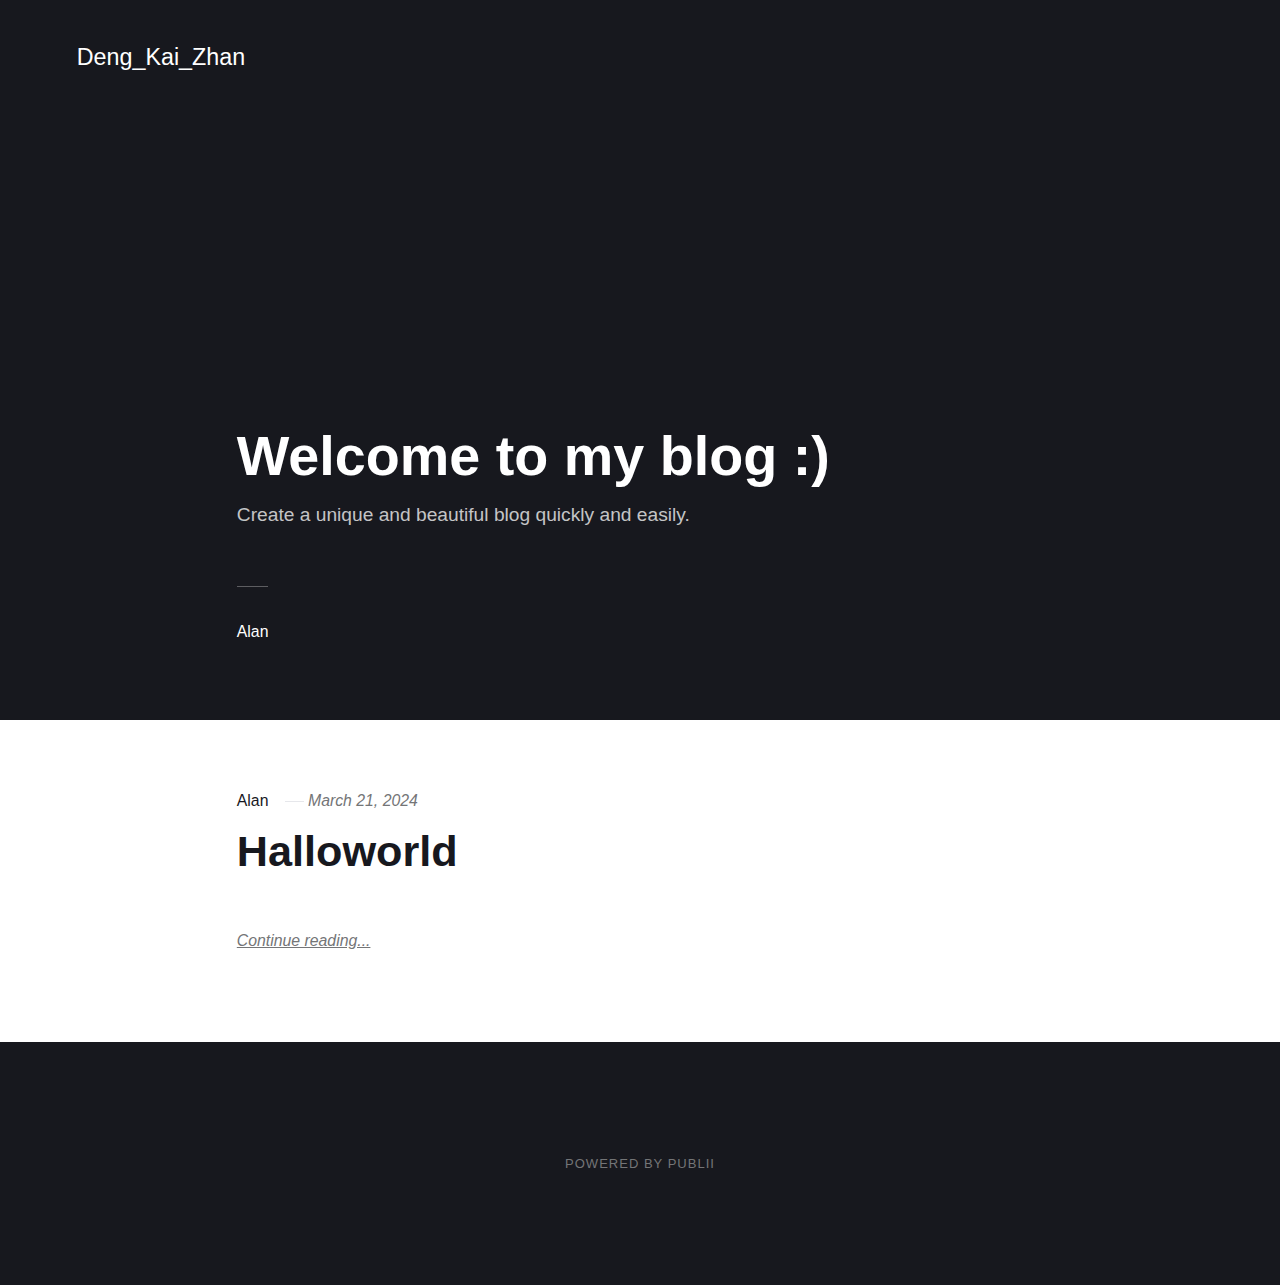
==== index.html @ 4ab02ff8 "Updated from Publii" ====
<!DOCTYPE html><html lang="en-gb"><head><meta charset="utf-8"><meta http-equiv="X-UA-Compatible" content="IE=edge"><meta name="viewport" content="width=device-width,initial-scale=1"><title>Deng_Kai_Zhan</title><meta name="generator" content="Publii Open-Source CMS for Static Site"><link rel="canonical" href="https://alancary.github.io/Web/"><link rel="alternate" type="application/atom+xml" href="https://alancary.github.io/Web/feed.xml"><link rel="alternate" type="application/json" href="https://alancary.github.io/Web/feed.json"><meta property="og:title" content="Deng_Kai_Zhan"><meta property="og:site_name" content="Deng_Kai_Zhan"><meta property="og:description" content=""><meta property="og:url" content="https://alancary.github.io/Web/"><meta property="og:type" content="website"><link rel="stylesheet" href="https://alancary.github.io/Web/assets/css/style.css?v=6fbb1e8931a5afe843374fd67c192c86"><script type="application/ld+json">{"@context":"http://schema.org","@type":"Organization","name":"Deng_Kai_Zhan","url":"https://alancary.github.io/Web/"}</script><noscript><style>img[loading] {
                    opacity: 1;
                }</style></noscript></head><body><div class="site-container"><header class="top" id="js-header"><a class="logo" href="https://alancary.github.io/Web/">Deng_Kai_Zhan</a></header><main><div class="hero"><header class="hero__content"><div class="wrapper"><h1>Welcome to my blog :)</h1><p>Create a unique and beautiful blog quickly and easily.</p><div class="post__meta post__meta--author"><a href="https://alancary.github.io/Web/authors/alan/" class="feed__author">Alan</a></div></div></header></div><div class="feed"><article class="feed__item"><header class="wrapper"><div class="feed__meta"><a href="https://alancary.github.io/Web/authors/alan/" class="feed__author">Alan</a> <time datetime="2024-03-21T16:06" class="feed__date">March 21, 2024</time></div><h2><a href="https://alancary.github.io/Web/halloworld.html">Halloworld</a></h2></header><div class="wrapper"><p></p><a href="https://alancary.github.io/Web/halloworld.html" class="readmore feed__readmore">Continue reading...</a></div></article></div></main><footer class="footer"><div class="footer__copyright">Powered by Publii</div><button onclick="backToTopFunction()" id="backToTop" class="footer__bttop" aria-label="Back to top" title="Back to top"><svg><use xlink:href="https://alancary.github.io/Web/assets/svg/svg-map.svg#toparrow"/></svg></button></footer></div><script defer="defer" src="https://alancary.github.io/Web/assets/js/scripts.min.js?v=f47c11534595205f20935f0db2a62a85"></script><script>window.publiiThemeMenuConfig={mobileMenuMode:'sidebar',animationSpeed:300,submenuWidth: 'auto',doubleClickTime:500,mobileMenuExpandableSubmenus:true,relatedContainerForOverlayMenuSelector:'.top'};</script><script>var images = document.querySelectorAll('img[loading]');
        for (var i = 0; i < images.length; i++) {
            if (images[i].complete) {
                images[i].classList.add('is-loaded');
            } else {
                images[i].addEventListener('load', function () {
                    this.classList.add('is-loaded');
                }, false);
            }
        }</script></body></html>
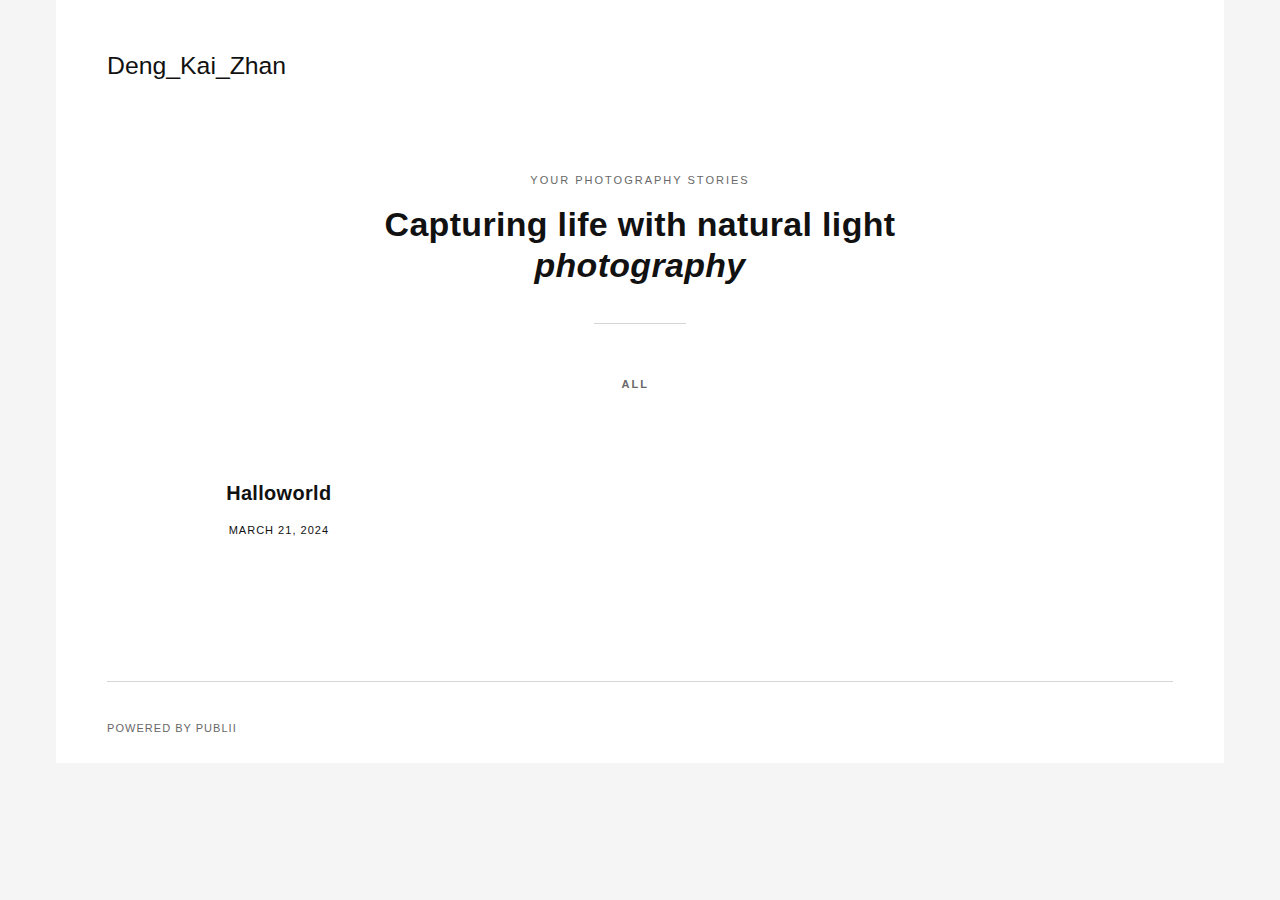
==== commit 7a3d14cc: "Updated from Publii" ====
--- a/index.html
+++ b/index.html
@@ -1,12 +1,3 @@
-<!DOCTYPE html><html lang="en-gb"><head><meta charset="utf-8"><meta http-equiv="X-UA-Compatible" content="IE=edge"><meta name="viewport" content="width=device-width,initial-scale=1"><title>Deng_Kai_Zhan</title><meta name="generator" content="Publii Open-Source CMS for Static Site"><link rel="canonical" href="https://alancary.github.io/Web/"><link rel="alternate" type="application/atom+xml" href="https://alancary.github.io/Web/feed.xml"><link rel="alternate" type="application/json" href="https://alancary.github.io/Web/feed.json"><meta property="og:title" content="Deng_Kai_Zhan"><meta property="og:site_name" content="Deng_Kai_Zhan"><meta property="og:description" content=""><meta property="og:url" content="https://alancary.github.io/Web/"><meta property="og:type" content="website"><link rel="stylesheet" href="https://alancary.github.io/Web/assets/css/style.css?v=6fbb1e8931a5afe843374fd67c192c86"><script type="application/ld+json">{"@context":"http://schema.org","@type":"Organization","name":"Deng_Kai_Zhan","url":"https://alancary.github.io/Web/"}</script><noscript><style>img[loading] {
-                    opacity: 1;
-                }</style></noscript></head><body><div class="site-container"><header class="top" id="js-header"><a class="logo" href="https://alancary.github.io/Web/">Deng_Kai_Zhan</a></header><main><div class="hero"><header class="hero__content"><div class="wrapper"><h1>Welcome to my blog :)</h1><p>Create a unique and beautiful blog quickly and easily.</p><div class="post__meta post__meta--author"><a href="https://alancary.github.io/Web/authors/alan/" class="feed__author">Alan</a></div></div></header></div><div class="feed"><article class="feed__item"><header class="wrapper"><div class="feed__meta"><a href="https://alancary.github.io/Web/authors/alan/" class="feed__author">Alan</a> <time datetime="2024-03-21T16:06" class="feed__date">March 21, 2024</time></div><h2><a href="https://alancary.github.io/Web/halloworld.html">Halloworld</a></h2></header><div class="wrapper"><p></p><a href="https://alancary.github.io/Web/halloworld.html" class="readmore feed__readmore">Continue reading...</a></div></article></div></main><footer class="footer"><div class="footer__copyright">Powered by Publii</div><button onclick="backToTopFunction()" id="backToTop" class="footer__bttop" aria-label="Back to top" title="Back to top"><svg><use xlink:href="https://alancary.github.io/Web/assets/svg/svg-map.svg#toparrow"/></svg></button></footer></div><script defer="defer" src="https://alancary.github.io/Web/assets/js/scripts.min.js?v=f47c11534595205f20935f0db2a62a85"></script><script>window.publiiThemeMenuConfig={mobileMenuMode:'sidebar',animationSpeed:300,submenuWidth: 'auto',doubleClickTime:500,mobileMenuExpandableSubmenus:true,relatedContainerForOverlayMenuSelector:'.top'};</script><script>var images = document.querySelectorAll('img[loading]');
-        for (var i = 0; i < images.length; i++) {
-            if (images[i].complete) {
-                images[i].classList.add('is-loaded');
-            } else {
-                images[i].addEventListener('load', function () {
-                    this.classList.add('is-loaded');
-                }, false);
-            }
-        }</script></body></html>+<!DOCTYPE html><html lang="en-gb"><head><meta charset="utf-8"><meta http-equiv="X-UA-Compatible" content="IE=edge"><meta name="viewport" content="width=device-width,initial-scale=1"><title>Deng_Kai_Zhan</title><meta name="generator" content="Publii Open-Source CMS for Static Site"><link rel="canonical" href="https://alancary.github.io/Web/"><link rel="alternate" type="application/atom+xml" href="https://alancary.github.io/Web/feed.xml"><link rel="alternate" type="application/json" href="https://alancary.github.io/Web/feed.json"><meta property="og:title" content="Deng_Kai_Zhan"><meta property="og:site_name" content="Deng_Kai_Zhan"><meta property="og:description" content=""><meta property="og:url" content="https://alancary.github.io/Web/"><meta property="og:type" content="website"><link rel="stylesheet" href="https://alancary.github.io/Web/assets/css/style.css?v=b8bfd820c8830ed325b7e034d84b970d"><script type="application/ld+json">{"@context":"http://schema.org","@type":"Organization","name":"Deng_Kai_Zhan","url":"https://alancary.github.io/Web/"}</script><noscript><style>img[loading] {
+                    opacity: 1;
+                }</style></noscript></head><body><div class="container"><header class="header" id="js-header"><a href="https://alancary.github.io/Web/" class="logo">Deng_Kai_Zhan</a></header><main><div class="hero wrapper"><p>Your photography stories</p><h1>Capturing life with natural light <i>photography</i></h1></div><nav class="filter"><ul class="filter__button-group"><li><button class="filter__item is-active" data-filter="*">All</button></li></ul></nav><div class="l-col l-col--3"><section class="c-card"><a href="https://alancary.github.io/Web/halloworld.html" class="c-card__link"><div class="c-card__body"><div class="c-card__text"><h2>Halloworld</h2><time datetime="2024-03-21T16:06">March 21, 2024</time></div></div></a></section></div></main><footer class="footer"><div class="footer__copyright">Powered by Publii</div></footer></div><script defer="defer" src="https://alancary.github.io/Web/assets/js/scripts.min.js?v=620157e86bfc246cfef480b1b4aadb48"></script><script>window.publiiThemeMenuConfig={mobileMenuMode:'sidebar',animationSpeed:300,submenuWidth: 'auto',doubleClickTime:500,mobileMenuExpandableSubmenus:true,relatedContainerForOverlayMenuSelector:'.navbar'};</script><script defer="defer" src="https://alancary.github.io/Web/assets/js/isotope.pkgd.min.js?v=2afcff647ed260006faa71c8e779e8d4"></script><script>window.addEventListener("DOMContentLoaded",function(){var j=new Isotope(".l-col",{itemSelector:".c-card",percentPosition:true,layoutMode:"masonry",transitionDuration:"0.6s",masonry:{columnWidth:".c-card"}});var g=document.querySelector(".filter__button-group");if(g){g.addEventListener("click",function(i){if(!matchesSelector(i.target,"button")){return}var k=i.target.getAttribute("data-filter");k=k;j.arrange({filter:k})});var b=document.querySelectorAll(".filter__button-group");for(var c=0,e=b.length;c<e;c++){var d=b[c];h(d)}function h(i){i.addEventListener("click",function(k){if(!matchesSelector(k.target,"button")){return}i.querySelector(".is-active").classList.remove("is-active");k.target.classList.add("is-active")})}}var a=document.querySelector(".l-col");var f=document.querySelectorAll(".c-card");a.classList.add("is-visible");j.revealItemElements(f)});</script><script>/*<![CDATA[*/var images=document.querySelectorAll("img[loading]");for(var i=0;i<images.length;i++){if(images[i].complete){images[i].classList.add("is-loaded")}else{images[i].addEventListener("load",function(){this.classList.add("is-loaded")},false)}};/*]]>*/</script></body></html>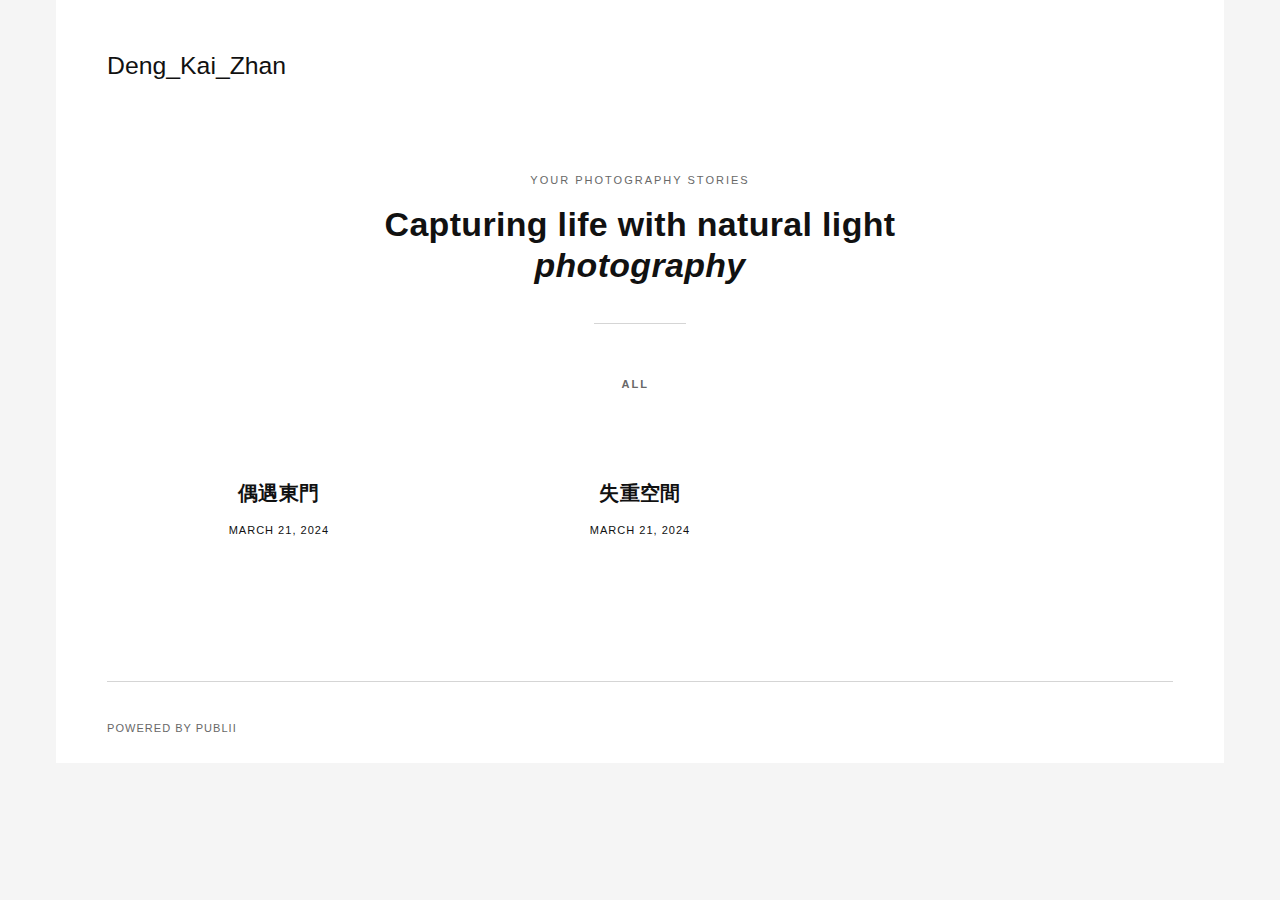
==== commit de71b786: "Updated from Publii" ====
--- a/index.html
+++ b/index.html
@@ -1,3 +1,3 @@
 <!DOCTYPE html><html lang="en-gb"><head><meta charset="utf-8"><meta http-equiv="X-UA-Compatible" content="IE=edge"><meta name="viewport" content="width=device-width,initial-scale=1"><title>Deng_Kai_Zhan</title><meta name="generator" content="Publii Open-Source CMS for Static Site"><link rel="canonical" href="https://alancary.github.io/Web/"><link rel="alternate" type="application/atom+xml" href="https://alancary.github.io/Web/feed.xml"><link rel="alternate" type="application/json" href="https://alancary.github.io/Web/feed.json"><meta property="og:title" content="Deng_Kai_Zhan"><meta property="og:site_name" content="Deng_Kai_Zhan"><meta property="og:description" content=""><meta property="og:url" content="https://alancary.github.io/Web/"><meta property="og:type" content="website"><link rel="stylesheet" href="https://alancary.github.io/Web/assets/css/style.css?v=b8bfd820c8830ed325b7e034d84b970d"><script type="application/ld+json">{"@context":"http://schema.org","@type":"Organization","name":"Deng_Kai_Zhan","url":"https://alancary.github.io/Web/"}</script><noscript><style>img[loading] {
                     opacity: 1;
-                }</style></noscript></head><body><div class="container"><header class="header" id="js-header"><a href="https://alancary.github.io/Web/" class="logo">Deng_Kai_Zhan</a></header><main><div class="hero wrapper"><p>Your photography stories</p><h1>Capturing life with natural light <i>photography</i></h1></div><nav class="filter"><ul class="filter__button-group"><li><button class="filter__item is-active" data-filter="*">All</button></li></ul></nav><div class="l-col l-col--3"><section class="c-card"><a href="https://alancary.github.io/Web/halloworld.html" class="c-card__link"><div class="c-card__body"><div class="c-card__text"><h2>Halloworld</h2><time datetime="2024-03-21T16:06">March 21, 2024</time></div></div></a></section></div></main><footer class="footer"><div class="footer__copyright">Powered by Publii</div></footer></div><script defer="defer" src="https://alancary.github.io/Web/assets/js/scripts.min.js?v=620157e86bfc246cfef480b1b4aadb48"></script><script>window.publiiThemeMenuConfig={mobileMenuMode:'sidebar',animationSpeed:300,submenuWidth: 'auto',doubleClickTime:500,mobileMenuExpandableSubmenus:true,relatedContainerForOverlayMenuSelector:'.navbar'};</script><script defer="defer" src="https://alancary.github.io/Web/assets/js/isotope.pkgd.min.js?v=2afcff647ed260006faa71c8e779e8d4"></script><script>window.addEventListener("DOMContentLoaded",function(){var j=new Isotope(".l-col",{itemSelector:".c-card",percentPosition:true,layoutMode:"masonry",transitionDuration:"0.6s",masonry:{columnWidth:".c-card"}});var g=document.querySelector(".filter__button-group");if(g){g.addEventListener("click",function(i){if(!matchesSelector(i.target,"button")){return}var k=i.target.getAttribute("data-filter");k=k;j.arrange({filter:k})});var b=document.querySelectorAll(".filter__button-group");for(var c=0,e=b.length;c<e;c++){var d=b[c];h(d)}function h(i){i.addEventListener("click",function(k){if(!matchesSelector(k.target,"button")){return}i.querySelector(".is-active").classList.remove("is-active");k.target.classList.add("is-active")})}}var a=document.querySelector(".l-col");var f=document.querySelectorAll(".c-card");a.classList.add("is-visible");j.revealItemElements(f)});</script><script>/*<![CDATA[*/var images=document.querySelectorAll("img[loading]");for(var i=0;i<images.length;i++){if(images[i].complete){images[i].classList.add("is-loaded")}else{images[i].addEventListener("load",function(){this.classList.add("is-loaded")},false)}};/*]]>*/</script></body></html>+                }</style></noscript></head><body><div class="container"><header class="header" id="js-header"><a href="https://alancary.github.io/Web/" class="logo">Deng_Kai_Zhan</a></header><main><div class="hero wrapper"><p>Your photography stories</p><h1>Capturing life with natural light <i>photography</i></h1></div><nav class="filter"><ul class="filter__button-group"><li><button class="filter__item is-active" data-filter="*">All</button></li></ul></nav><div class="l-col l-col--3"><section class="c-card"><a href="https://alancary.github.io/Web/ou-yu-dong-men.html" class="c-card__link"><div class="c-card__body"><div class="c-card__text"><h2>偶遇東門</h2><time datetime="2024-03-21T16:44">March 21, 2024</time></div></div></a></section><section class="c-card"><a href="https://alancary.github.io/Web/halloworld.html" class="c-card__link"><div class="c-card__body"><div class="c-card__text"><h2>失重空間</h2><time datetime="2024-03-21T16:06">March 21, 2024</time></div></div></a></section></div></main><footer class="footer"><div class="footer__copyright">Powered by Publii</div></footer></div><script defer="defer" src="https://alancary.github.io/Web/assets/js/scripts.min.js?v=620157e86bfc246cfef480b1b4aadb48"></script><script>window.publiiThemeMenuConfig={mobileMenuMode:'sidebar',animationSpeed:300,submenuWidth: 'auto',doubleClickTime:500,mobileMenuExpandableSubmenus:true,relatedContainerForOverlayMenuSelector:'.navbar'};</script><script defer="defer" src="https://alancary.github.io/Web/assets/js/isotope.pkgd.min.js?v=2afcff647ed260006faa71c8e779e8d4"></script><script>window.addEventListener("DOMContentLoaded",function(){var j=new Isotope(".l-col",{itemSelector:".c-card",percentPosition:true,layoutMode:"masonry",transitionDuration:"0.6s",masonry:{columnWidth:".c-card"}});var g=document.querySelector(".filter__button-group");if(g){g.addEventListener("click",function(i){if(!matchesSelector(i.target,"button")){return}var k=i.target.getAttribute("data-filter");k=k;j.arrange({filter:k})});var b=document.querySelectorAll(".filter__button-group");for(var c=0,e=b.length;c<e;c++){var d=b[c];h(d)}function h(i){i.addEventListener("click",function(k){if(!matchesSelector(k.target,"button")){return}i.querySelector(".is-active").classList.remove("is-active");k.target.classList.add("is-active")})}}var a=document.querySelector(".l-col");var f=document.querySelectorAll(".c-card");a.classList.add("is-visible");j.revealItemElements(f)});</script><script>/*<![CDATA[*/var images=document.querySelectorAll("img[loading]");for(var i=0;i<images.length;i++){if(images[i].complete){images[i].classList.add("is-loaded")}else{images[i].addEventListener("load",function(){this.classList.add("is-loaded")},false)}};/*]]>*/</script></body></html>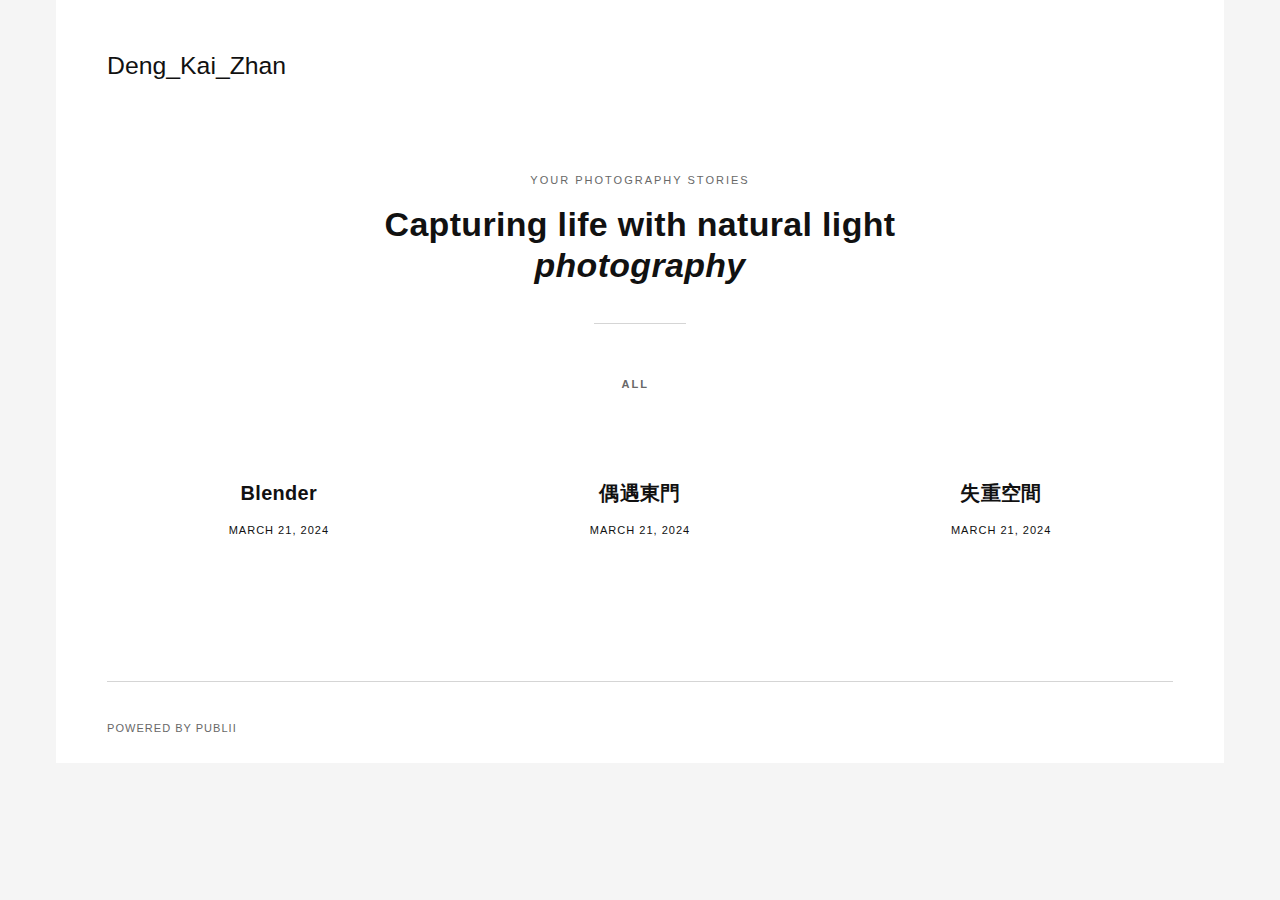
==== commit 5157f14b: "Updated from Publii" ====
--- a/index.html
+++ b/index.html
@@ -1,3 +1,3 @@
 <!DOCTYPE html><html lang="en-gb"><head><meta charset="utf-8"><meta http-equiv="X-UA-Compatible" content="IE=edge"><meta name="viewport" content="width=device-width,initial-scale=1"><title>Deng_Kai_Zhan</title><meta name="generator" content="Publii Open-Source CMS for Static Site"><link rel="canonical" href="https://alancary.github.io/Web/"><link rel="alternate" type="application/atom+xml" href="https://alancary.github.io/Web/feed.xml"><link rel="alternate" type="application/json" href="https://alancary.github.io/Web/feed.json"><meta property="og:title" content="Deng_Kai_Zhan"><meta property="og:site_name" content="Deng_Kai_Zhan"><meta property="og:description" content=""><meta property="og:url" content="https://alancary.github.io/Web/"><meta property="og:type" content="website"><link rel="stylesheet" href="https://alancary.github.io/Web/assets/css/style.css?v=b8bfd820c8830ed325b7e034d84b970d"><script type="application/ld+json">{"@context":"http://schema.org","@type":"Organization","name":"Deng_Kai_Zhan","url":"https://alancary.github.io/Web/"}</script><noscript><style>img[loading] {
                     opacity: 1;
-                }</style></noscript></head><body><div class="container"><header class="header" id="js-header"><a href="https://alancary.github.io/Web/" class="logo">Deng_Kai_Zhan</a></header><main><div class="hero wrapper"><p>Your photography stories</p><h1>Capturing life with natural light <i>photography</i></h1></div><nav class="filter"><ul class="filter__button-group"><li><button class="filter__item is-active" data-filter="*">All</button></li></ul></nav><div class="l-col l-col--3"><section class="c-card"><a href="https://alancary.github.io/Web/ou-yu-dong-men.html" class="c-card__link"><div class="c-card__body"><div class="c-card__text"><h2>偶遇東門</h2><time datetime="2024-03-21T16:44">March 21, 2024</time></div></div></a></section><section class="c-card"><a href="https://alancary.github.io/Web/halloworld.html" class="c-card__link"><div class="c-card__body"><div class="c-card__text"><h2>失重空間</h2><time datetime="2024-03-21T16:06">March 21, 2024</time></div></div></a></section></div></main><footer class="footer"><div class="footer__copyright">Powered by Publii</div></footer></div><script defer="defer" src="https://alancary.github.io/Web/assets/js/scripts.min.js?v=620157e86bfc246cfef480b1b4aadb48"></script><script>window.publiiThemeMenuConfig={mobileMenuMode:'sidebar',animationSpeed:300,submenuWidth: 'auto',doubleClickTime:500,mobileMenuExpandableSubmenus:true,relatedContainerForOverlayMenuSelector:'.navbar'};</script><script defer="defer" src="https://alancary.github.io/Web/assets/js/isotope.pkgd.min.js?v=2afcff647ed260006faa71c8e779e8d4"></script><script>window.addEventListener("DOMContentLoaded",function(){var j=new Isotope(".l-col",{itemSelector:".c-card",percentPosition:true,layoutMode:"masonry",transitionDuration:"0.6s",masonry:{columnWidth:".c-card"}});var g=document.querySelector(".filter__button-group");if(g){g.addEventListener("click",function(i){if(!matchesSelector(i.target,"button")){return}var k=i.target.getAttribute("data-filter");k=k;j.arrange({filter:k})});var b=document.querySelectorAll(".filter__button-group");for(var c=0,e=b.length;c<e;c++){var d=b[c];h(d)}function h(i){i.addEventListener("click",function(k){if(!matchesSelector(k.target,"button")){return}i.querySelector(".is-active").classList.remove("is-active");k.target.classList.add("is-active")})}}var a=document.querySelector(".l-col");var f=document.querySelectorAll(".c-card");a.classList.add("is-visible");j.revealItemElements(f)});</script><script>/*<![CDATA[*/var images=document.querySelectorAll("img[loading]");for(var i=0;i<images.length;i++){if(images[i].complete){images[i].classList.add("is-loaded")}else{images[i].addEventListener("load",function(){this.classList.add("is-loaded")},false)}};/*]]>*/</script></body></html>+                }</style></noscript></head><body><div class="container"><header class="header" id="js-header"><a href="https://alancary.github.io/Web/" class="logo">Deng_Kai_Zhan</a></header><main><div class="hero wrapper"><p>Your photography stories</p><h1>Capturing life with natural light <i>photography</i></h1></div><nav class="filter"><ul class="filter__button-group"><li><button class="filter__item is-active" data-filter="*">All</button></li></ul></nav><div class="l-col l-col--3"><section class="c-card"><a href="https://alancary.github.io/Web/blender.html" class="c-card__link"><div class="c-card__body"><div class="c-card__text"><h2>Blender</h2><time datetime="2024-03-21T16:52">March 21, 2024</time></div></div></a></section><section class="c-card"><a href="https://alancary.github.io/Web/ou-yu-dong-men.html" class="c-card__link"><div class="c-card__body"><div class="c-card__text"><h2>偶遇東門</h2><time datetime="2024-03-21T16:44">March 21, 2024</time></div></div></a></section><section class="c-card"><a href="https://alancary.github.io/Web/halloworld.html" class="c-card__link"><div class="c-card__body"><div class="c-card__text"><h2>失重空間</h2><time datetime="2024-03-21T16:06">March 21, 2024</time></div></div></a></section></div></main><footer class="footer"><div class="footer__copyright">Powered by Publii</div></footer></div><script defer="defer" src="https://alancary.github.io/Web/assets/js/scripts.min.js?v=620157e86bfc246cfef480b1b4aadb48"></script><script>window.publiiThemeMenuConfig={mobileMenuMode:'sidebar',animationSpeed:300,submenuWidth: 'auto',doubleClickTime:500,mobileMenuExpandableSubmenus:true,relatedContainerForOverlayMenuSelector:'.navbar'};</script><script defer="defer" src="https://alancary.github.io/Web/assets/js/isotope.pkgd.min.js?v=2afcff647ed260006faa71c8e779e8d4"></script><script>window.addEventListener("DOMContentLoaded",function(){var j=new Isotope(".l-col",{itemSelector:".c-card",percentPosition:true,layoutMode:"masonry",transitionDuration:"0.6s",masonry:{columnWidth:".c-card"}});var g=document.querySelector(".filter__button-group");if(g){g.addEventListener("click",function(i){if(!matchesSelector(i.target,"button")){return}var k=i.target.getAttribute("data-filter");k=k;j.arrange({filter:k})});var b=document.querySelectorAll(".filter__button-group");for(var c=0,e=b.length;c<e;c++){var d=b[c];h(d)}function h(i){i.addEventListener("click",function(k){if(!matchesSelector(k.target,"button")){return}i.querySelector(".is-active").classList.remove("is-active");k.target.classList.add("is-active")})}}var a=document.querySelector(".l-col");var f=document.querySelectorAll(".c-card");a.classList.add("is-visible");j.revealItemElements(f)});</script><script>/*<![CDATA[*/var images=document.querySelectorAll("img[loading]");for(var i=0;i<images.length;i++){if(images[i].complete){images[i].classList.add("is-loaded")}else{images[i].addEventListener("load",function(){this.classList.add("is-loaded")},false)}};/*]]>*/</script></body></html>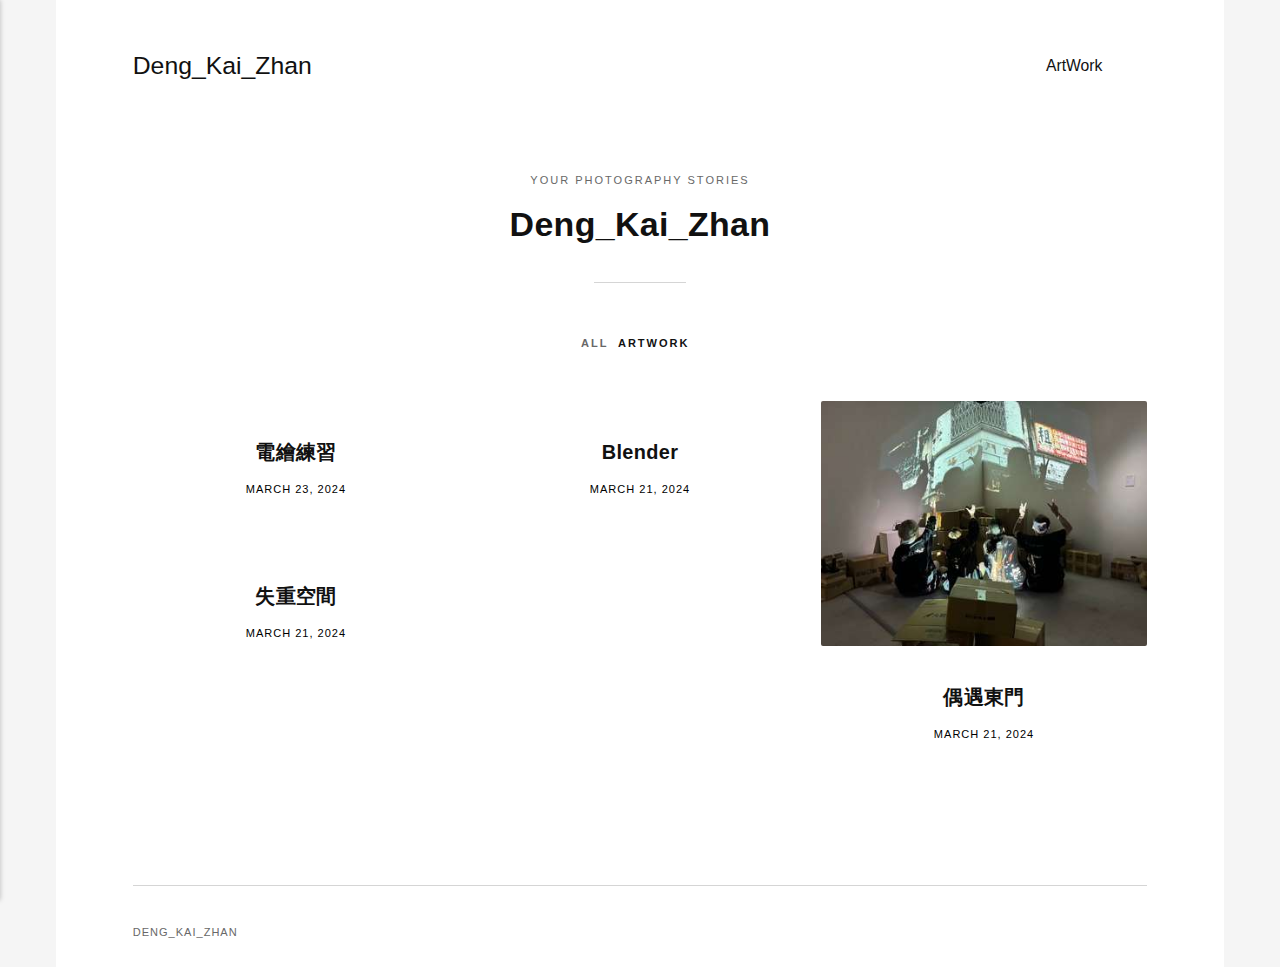
==== commit f82c2133: "Updated from Publii" ====
--- a/index.html
+++ b/index.html
@@ -1,3 +1,3 @@
-<!DOCTYPE html><html lang="en-gb"><head><meta charset="utf-8"><meta http-equiv="X-UA-Compatible" content="IE=edge"><meta name="viewport" content="width=device-width,initial-scale=1"><title>Deng_Kai_Zhan</title><meta name="generator" content="Publii Open-Source CMS for Static Site"><link rel="canonical" href="https://alancary.github.io/Web/"><link rel="alternate" type="application/atom+xml" href="https://alancary.github.io/Web/feed.xml"><link rel="alternate" type="application/json" href="https://alancary.github.io/Web/feed.json"><meta property="og:title" content="Deng_Kai_Zhan"><meta property="og:site_name" content="Deng_Kai_Zhan"><meta property="og:description" content=""><meta property="og:url" content="https://alancary.github.io/Web/"><meta property="og:type" content="website"><link rel="stylesheet" href="https://alancary.github.io/Web/assets/css/style.css?v=b8bfd820c8830ed325b7e034d84b970d"><script type="application/ld+json">{"@context":"http://schema.org","@type":"Organization","name":"Deng_Kai_Zhan","url":"https://alancary.github.io/Web/"}</script><noscript><style>img[loading] {
+<!DOCTYPE html><html lang="en-gb"><head><meta charset="utf-8"><meta http-equiv="X-UA-Compatible" content="IE=edge"><meta name="viewport" content="width=device-width,initial-scale=1"><title>Deng_Kai_Zhan</title><meta name="generator" content="Publii Open-Source CMS for Static Site"><link rel="canonical" href="https://alancary.github.io/Web/"><link rel="alternate" type="application/atom+xml" href="https://alancary.github.io/Web/feed.xml"><link rel="alternate" type="application/json" href="https://alancary.github.io/Web/feed.json"><meta property="og:title" content="Deng_Kai_Zhan"><meta property="og:site_name" content="Deng_Kai_Zhan"><meta property="og:description" content=""><meta property="og:url" content="https://alancary.github.io/Web/"><meta property="og:type" content="website"><link rel="stylesheet" href="https://alancary.github.io/Web/assets/css/style.css?v=d67894857419090f5dd4a189cb42baf4"><script type="application/ld+json">{"@context":"http://schema.org","@type":"Organization","name":"Deng_Kai_Zhan","url":"https://alancary.github.io/Web/"}</script><noscript><style>img[loading] {
                     opacity: 1;
-                }</style></noscript></head><body><div class="container"><header class="header" id="js-header"><a href="https://alancary.github.io/Web/" class="logo">Deng_Kai_Zhan</a></header><main><div class="hero wrapper"><p>Your photography stories</p><h1>Capturing life with natural light <i>photography</i></h1></div><nav class="filter"><ul class="filter__button-group"><li><button class="filter__item is-active" data-filter="*">All</button></li></ul></nav><div class="l-col l-col--3"><section class="c-card"><a href="https://alancary.github.io/Web/blender.html" class="c-card__link"><div class="c-card__body"><div class="c-card__text"><h2>Blender</h2><time datetime="2024-03-21T16:52">March 21, 2024</time></div></div></a></section><section class="c-card"><a href="https://alancary.github.io/Web/ou-yu-dong-men.html" class="c-card__link"><div class="c-card__body"><div class="c-card__text"><h2>偶遇東門</h2><time datetime="2024-03-21T16:44">March 21, 2024</time></div></div></a></section><section class="c-card"><a href="https://alancary.github.io/Web/halloworld.html" class="c-card__link"><div class="c-card__body"><div class="c-card__text"><h2>失重空間</h2><time datetime="2024-03-21T16:06">March 21, 2024</time></div></div></a></section></div></main><footer class="footer"><div class="footer__copyright">Powered by Publii</div></footer></div><script defer="defer" src="https://alancary.github.io/Web/assets/js/scripts.min.js?v=620157e86bfc246cfef480b1b4aadb48"></script><script>window.publiiThemeMenuConfig={mobileMenuMode:'sidebar',animationSpeed:300,submenuWidth: 'auto',doubleClickTime:500,mobileMenuExpandableSubmenus:true,relatedContainerForOverlayMenuSelector:'.navbar'};</script><script defer="defer" src="https://alancary.github.io/Web/assets/js/isotope.pkgd.min.js?v=2afcff647ed260006faa71c8e779e8d4"></script><script>window.addEventListener("DOMContentLoaded",function(){var j=new Isotope(".l-col",{itemSelector:".c-card",percentPosition:true,layoutMode:"masonry",transitionDuration:"0.6s",masonry:{columnWidth:".c-card"}});var g=document.querySelector(".filter__button-group");if(g){g.addEventListener("click",function(i){if(!matchesSelector(i.target,"button")){return}var k=i.target.getAttribute("data-filter");k=k;j.arrange({filter:k})});var b=document.querySelectorAll(".filter__button-group");for(var c=0,e=b.length;c<e;c++){var d=b[c];h(d)}function h(i){i.addEventListener("click",function(k){if(!matchesSelector(k.target,"button")){return}i.querySelector(".is-active").classList.remove("is-active");k.target.classList.add("is-active")})}}var a=document.querySelector(".l-col");var f=document.querySelectorAll(".c-card");a.classList.add("is-visible");j.revealItemElements(f)});</script><script>/*<![CDATA[*/var images=document.querySelectorAll("img[loading]");for(var i=0;i<images.length;i++){if(images[i].complete){images[i].classList.add("is-loaded")}else{images[i].addEventListener("load",function(){this.classList.add("is-loaded")},false)}};/*]]>*/</script></body></html>+                }</style></noscript></head><body><div class="container"><header class="header" id="js-header"><a href="https://alancary.github.io/Web/" class="logo">Deng_Kai_Zhan</a><nav class="navbar js-navbar"><button class="navbar__toggle js-toggle" aria-label="Menu"><span class="navbar__toggle-box"><span class="navbar__toggle-inner">Menu</span></span></button><ul class="navbar__menu"><li><a href="https://alancary.github.io/Web/tags/artwork/" target="_self">ArtWork</a></li></ul></nav><div class="search"><div class="search__overlay js-search-overlay"></div><button class="search__btn js-search-btn" aria-label="Search"><svg role="presentation" focusable="false" height="15" width="15"><use xlink:href="https://alancary.github.io/Web/assets/svg/svg-map.svg#search"/></svg></button></div></header><main><div class="hero wrapper"><p>Your photography stories</p><h1>Deng_Kai_Zhan</h1></div><nav class="filter"><ul class="filter__button-group"><li><button class="filter__item is-active" data-filter="*">All</button></li><li><button class="filter__item" data-filter=".artwork">artwork</button></li></ul></nav><div class="l-col l-col--3"><section class="c-card"><a href="https://alancary.github.io/Web/dian-hui.html" class="c-card__link"><div class="c-card__body"><div class="c-card__text"><h2>電繪練習</h2><time datetime="2024-03-23T12:49">March 23, 2024</time></div></div></a></section><section class="c-card"><a href="https://alancary.github.io/Web/blender.html" class="c-card__link"><div class="c-card__body"><div class="c-card__text"><h2>Blender</h2><time datetime="2024-03-21T16:52">March 21, 2024</time></div></div></a></section><section class="c-card artwork"><a href="https://alancary.github.io/Web/ou-yu-dong-men.html" class="c-card__link"><div class="c-card__header"><img src="https://alancary.github.io/Web/media/posts/2/Xi-Zhan.jpg" srcset="https://alancary.github.io/Web/media/posts/2/responsive/Xi-Zhan-xs.jpg 300w, https://alancary.github.io/Web/media/posts/2/responsive/Xi-Zhan-sm.jpg 480w, https://alancary.github.io/Web/media/posts/2/responsive/Xi-Zhan-md.jpg 768w, https://alancary.github.io/Web/media/posts/2/responsive/Xi-Zhan-lg.jpg 1024w, https://alancary.github.io/Web/media/posts/2/responsive/Xi-Zhan-xl.jpg 1360w, https://alancary.github.io/Web/media/posts/2/responsive/Xi-Zhan-2xl.jpg 1600w, https://alancary.github.io/Web/media/posts/2/responsive/Xi-Zhan-sm2.jpg 375w" sizes="(min-width: 75em) 25vw, (min-width: 56.25em) 33vw, (min-width: 37.5em) 50vw, 100vw" loading="lazy" height="1109" width="1479" alt=""></div><div class="c-card__body"><div class="c-card__text"><h2>偶遇東門</h2><time datetime="2024-03-21T16:44">March 21, 2024</time></div></div></a></section><section class="c-card artwork"><a href="https://alancary.github.io/Web/halloworld.html" class="c-card__link"><div class="c-card__body"><div class="c-card__text"><h2>失重空間</h2><time datetime="2024-03-21T16:06">March 21, 2024</time></div></div></a></section></div></main><footer class="footer"><div class="footer__copyright">Deng_Kai_Zhan</div></footer></div><script defer="defer" src="https://alancary.github.io/Web/assets/js/scripts.min.js?v=620157e86bfc246cfef480b1b4aadb48"></script><script>window.publiiThemeMenuConfig={mobileMenuMode:'sidebar',animationSpeed:300,submenuWidth: 'auto',doubleClickTime:500,mobileMenuExpandableSubmenus:true,relatedContainerForOverlayMenuSelector:'.navbar'};</script><script defer="defer" src="https://alancary.github.io/Web/assets/js/isotope.pkgd.min.js?v=2afcff647ed260006faa71c8e779e8d4"></script><script>window.addEventListener("DOMContentLoaded",function(){var j=new Isotope(".l-col",{itemSelector:".c-card",percentPosition:true,layoutMode:"masonry",transitionDuration:"0.6s",masonry:{columnWidth:".c-card"}});var g=document.querySelector(".filter__button-group");if(g){g.addEventListener("click",function(i){if(!matchesSelector(i.target,"button")){return}var k=i.target.getAttribute("data-filter");k=k;j.arrange({filter:k})});var b=document.querySelectorAll(".filter__button-group");for(var c=0,e=b.length;c<e;c++){var d=b[c];h(d)}function h(i){i.addEventListener("click",function(k){if(!matchesSelector(k.target,"button")){return}i.querySelector(".is-active").classList.remove("is-active");k.target.classList.add("is-active")})}}var a=document.querySelector(".l-col");var f=document.querySelectorAll(".c-card");a.classList.add("is-visible");j.revealItemElements(f)});</script><script>/*<![CDATA[*/var images=document.querySelectorAll("img[loading]");for(var i=0;i<images.length;i++){if(images[i].complete){images[i].classList.add("is-loaded")}else{images[i].addEventListener("load",function(){this.classList.add("is-loaded")},false)}};/*]]>*/</script></body></html>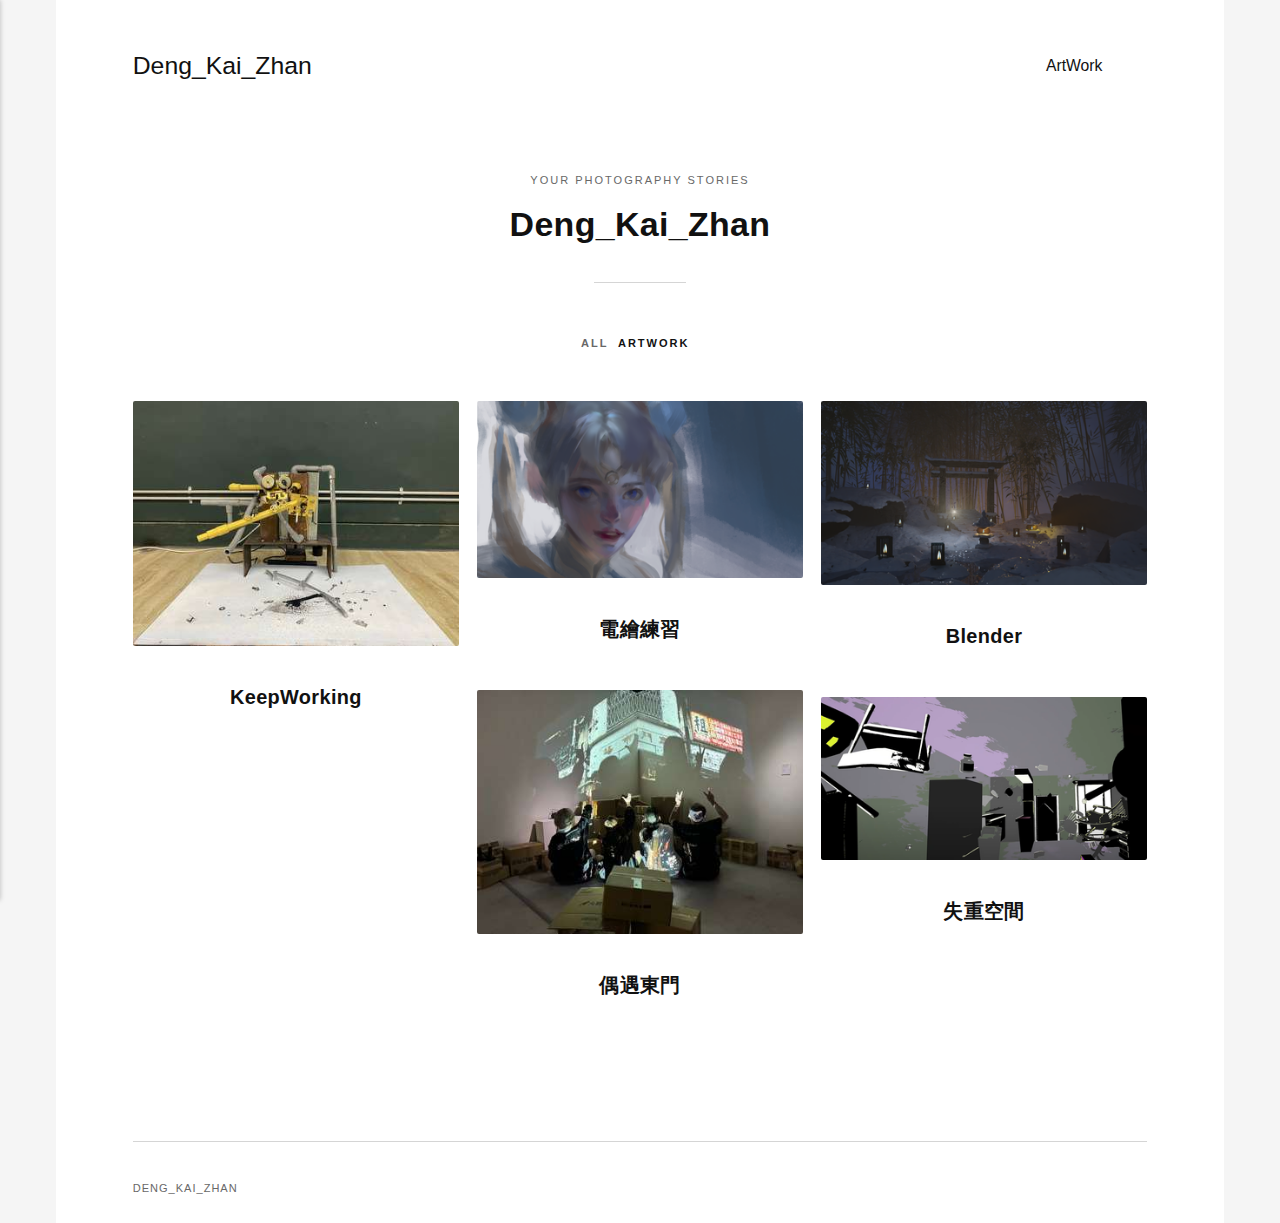
==== commit b82245d0: "Updated from Publii" ====
--- a/index.html
+++ b/index.html
@@ -1,3 +1,3 @@
 <!DOCTYPE html><html lang="en-gb"><head><meta charset="utf-8"><meta http-equiv="X-UA-Compatible" content="IE=edge"><meta name="viewport" content="width=device-width,initial-scale=1"><title>Deng_Kai_Zhan</title><meta name="generator" content="Publii Open-Source CMS for Static Site"><link rel="canonical" href="https://alancary.github.io/Web/"><link rel="alternate" type="application/atom+xml" href="https://alancary.github.io/Web/feed.xml"><link rel="alternate" type="application/json" href="https://alancary.github.io/Web/feed.json"><meta property="og:title" content="Deng_Kai_Zhan"><meta property="og:site_name" content="Deng_Kai_Zhan"><meta property="og:description" content=""><meta property="og:url" content="https://alancary.github.io/Web/"><meta property="og:type" content="website"><link rel="stylesheet" href="https://alancary.github.io/Web/assets/css/style.css?v=d67894857419090f5dd4a189cb42baf4"><script type="application/ld+json">{"@context":"http://schema.org","@type":"Organization","name":"Deng_Kai_Zhan","url":"https://alancary.github.io/Web/"}</script><noscript><style>img[loading] {
                     opacity: 1;
-                }</style></noscript></head><body><div class="container"><header class="header" id="js-header"><a href="https://alancary.github.io/Web/" class="logo">Deng_Kai_Zhan</a><nav class="navbar js-navbar"><button class="navbar__toggle js-toggle" aria-label="Menu"><span class="navbar__toggle-box"><span class="navbar__toggle-inner">Menu</span></span></button><ul class="navbar__menu"><li><a href="https://alancary.github.io/Web/tags/artwork/" target="_self">ArtWork</a></li></ul></nav><div class="search"><div class="search__overlay js-search-overlay"></div><button class="search__btn js-search-btn" aria-label="Search"><svg role="presentation" focusable="false" height="15" width="15"><use xlink:href="https://alancary.github.io/Web/assets/svg/svg-map.svg#search"/></svg></button></div></header><main><div class="hero wrapper"><p>Your photography stories</p><h1>Deng_Kai_Zhan</h1></div><nav class="filter"><ul class="filter__button-group"><li><button class="filter__item is-active" data-filter="*">All</button></li><li><button class="filter__item" data-filter=".artwork">artwork</button></li></ul></nav><div class="l-col l-col--3"><section class="c-card"><a href="https://alancary.github.io/Web/dian-hui.html" class="c-card__link"><div class="c-card__body"><div class="c-card__text"><h2>電繪練習</h2><time datetime="2024-03-23T12:49">March 23, 2024</time></div></div></a></section><section class="c-card"><a href="https://alancary.github.io/Web/blender.html" class="c-card__link"><div class="c-card__body"><div class="c-card__text"><h2>Blender</h2><time datetime="2024-03-21T16:52">March 21, 2024</time></div></div></a></section><section class="c-card artwork"><a href="https://alancary.github.io/Web/ou-yu-dong-men.html" class="c-card__link"><div class="c-card__header"><img src="https://alancary.github.io/Web/media/posts/2/Xi-Zhan.jpg" srcset="https://alancary.github.io/Web/media/posts/2/responsive/Xi-Zhan-xs.jpg 300w, https://alancary.github.io/Web/media/posts/2/responsive/Xi-Zhan-sm.jpg 480w, https://alancary.github.io/Web/media/posts/2/responsive/Xi-Zhan-md.jpg 768w, https://alancary.github.io/Web/media/posts/2/responsive/Xi-Zhan-lg.jpg 1024w, https://alancary.github.io/Web/media/posts/2/responsive/Xi-Zhan-xl.jpg 1360w, https://alancary.github.io/Web/media/posts/2/responsive/Xi-Zhan-2xl.jpg 1600w, https://alancary.github.io/Web/media/posts/2/responsive/Xi-Zhan-sm2.jpg 375w" sizes="(min-width: 75em) 25vw, (min-width: 56.25em) 33vw, (min-width: 37.5em) 50vw, 100vw" loading="lazy" height="1109" width="1479" alt=""></div><div class="c-card__body"><div class="c-card__text"><h2>偶遇東門</h2><time datetime="2024-03-21T16:44">March 21, 2024</time></div></div></a></section><section class="c-card artwork"><a href="https://alancary.github.io/Web/halloworld.html" class="c-card__link"><div class="c-card__body"><div class="c-card__text"><h2>失重空間</h2><time datetime="2024-03-21T16:06">March 21, 2024</time></div></div></a></section></div></main><footer class="footer"><div class="footer__copyright">Deng_Kai_Zhan</div></footer></div><script defer="defer" src="https://alancary.github.io/Web/assets/js/scripts.min.js?v=620157e86bfc246cfef480b1b4aadb48"></script><script>window.publiiThemeMenuConfig={mobileMenuMode:'sidebar',animationSpeed:300,submenuWidth: 'auto',doubleClickTime:500,mobileMenuExpandableSubmenus:true,relatedContainerForOverlayMenuSelector:'.navbar'};</script><script defer="defer" src="https://alancary.github.io/Web/assets/js/isotope.pkgd.min.js?v=2afcff647ed260006faa71c8e779e8d4"></script><script>window.addEventListener("DOMContentLoaded",function(){var j=new Isotope(".l-col",{itemSelector:".c-card",percentPosition:true,layoutMode:"masonry",transitionDuration:"0.6s",masonry:{columnWidth:".c-card"}});var g=document.querySelector(".filter__button-group");if(g){g.addEventListener("click",function(i){if(!matchesSelector(i.target,"button")){return}var k=i.target.getAttribute("data-filter");k=k;j.arrange({filter:k})});var b=document.querySelectorAll(".filter__button-group");for(var c=0,e=b.length;c<e;c++){var d=b[c];h(d)}function h(i){i.addEventListener("click",function(k){if(!matchesSelector(k.target,"button")){return}i.querySelector(".is-active").classList.remove("is-active");k.target.classList.add("is-active")})}}var a=document.querySelector(".l-col");var f=document.querySelectorAll(".c-card");a.classList.add("is-visible");j.revealItemElements(f)});</script><script>/*<![CDATA[*/var images=document.querySelectorAll("img[loading]");for(var i=0;i<images.length;i++){if(images[i].complete){images[i].classList.add("is-loaded")}else{images[i].addEventListener("load",function(){this.classList.add("is-loaded")},false)}};/*]]>*/</script></body></html>+                }</style></noscript></head><body><div class="container"><header class="header" id="js-header"><a href="https://alancary.github.io/Web/" class="logo">Deng_Kai_Zhan</a><nav class="navbar js-navbar"><button class="navbar__toggle js-toggle" aria-label="Menu"><span class="navbar__toggle-box"><span class="navbar__toggle-inner">Menu</span></span></button><ul class="navbar__menu"><li><a href="https://alancary.github.io/Web/tags/artwork/" target="_self">ArtWork</a></li></ul></nav></header><main><div class="hero wrapper"><p>Your photography stories</p><h1>Deng_Kai_Zhan</h1></div><nav class="filter"><ul class="filter__button-group"><li><button class="filter__item is-active" data-filter="*">All</button></li><li><button class="filter__item" data-filter=".artwork">artwork</button></li></ul></nav><div class="l-col l-col--3"><section class="c-card"><a href="https://alancary.github.io/Web/keepworking.html" class="c-card__link"><div class="c-card__header"><img src="https://alancary.github.io/Web/media/posts/5/LINE_ALBUM_Dong-Li-Zhuang-Zhi_240323_1.jpg" srcset="https://alancary.github.io/Web/media/posts/5/responsive/LINE_ALBUM_Dong-Li-Zhuang-Zhi_240323_1-xs.jpg 300w, https://alancary.github.io/Web/media/posts/5/responsive/LINE_ALBUM_Dong-Li-Zhuang-Zhi_240323_1-sm.jpg 480w, https://alancary.github.io/Web/media/posts/5/responsive/LINE_ALBUM_Dong-Li-Zhuang-Zhi_240323_1-md.jpg 768w, https://alancary.github.io/Web/media/posts/5/responsive/LINE_ALBUM_Dong-Li-Zhuang-Zhi_240323_1-lg.jpg 1024w, https://alancary.github.io/Web/media/posts/5/responsive/LINE_ALBUM_Dong-Li-Zhuang-Zhi_240323_1-xl.jpg 1360w, https://alancary.github.io/Web/media/posts/5/responsive/LINE_ALBUM_Dong-Li-Zhuang-Zhi_240323_1-2xl.jpg 1600w, https://alancary.github.io/Web/media/posts/5/responsive/LINE_ALBUM_Dong-Li-Zhuang-Zhi_240323_1-sm2.jpg 375w" sizes="(min-width: 75em) 25vw, (min-width: 56.25em) 33vw, (min-width: 37.5em) 50vw, 100vw" loading="lazy" height="1536" width="2048" alt="KeepWorking"></div><div class="c-card__body"><div class="c-card__text"><h2>KeepWorking</h2></div></div></a></section><section class="c-card"><a href="https://alancary.github.io/Web/dian-hui.html" class="c-card__link"><div class="c-card__header"><img src="https://alancary.github.io/Web/media/posts/4/draw2.png" srcset="https://alancary.github.io/Web/media/posts/4/responsive/draw2-xs.png 300w, https://alancary.github.io/Web/media/posts/4/responsive/draw2-sm.png 480w, https://alancary.github.io/Web/media/posts/4/responsive/draw2-md.png 768w, https://alancary.github.io/Web/media/posts/4/responsive/draw2-lg.png 1024w, https://alancary.github.io/Web/media/posts/4/responsive/draw2-xl.png 1360w, https://alancary.github.io/Web/media/posts/4/responsive/draw2-2xl.png 1600w, https://alancary.github.io/Web/media/posts/4/responsive/draw2-sm2.png 375w" sizes="(min-width: 75em) 25vw, (min-width: 56.25em) 33vw, (min-width: 37.5em) 50vw, 100vw" loading="lazy" height="979" width="1809" alt=""></div><div class="c-card__body"><div class="c-card__text"><h2>電繪練習</h2></div></div></a></section><section class="c-card"><a href="https://alancary.github.io/Web/blender.html" class="c-card__link"><div class="c-card__header"><img src="https://alancary.github.io/Web/media/posts/3/LandNoise.png" srcset="https://alancary.github.io/Web/media/posts/3/responsive/LandNoise-xs.png 300w, https://alancary.github.io/Web/media/posts/3/responsive/LandNoise-sm.png 480w, https://alancary.github.io/Web/media/posts/3/responsive/LandNoise-md.png 768w, https://alancary.github.io/Web/media/posts/3/responsive/LandNoise-lg.png 1024w, https://alancary.github.io/Web/media/posts/3/responsive/LandNoise-xl.png 1360w, https://alancary.github.io/Web/media/posts/3/responsive/LandNoise-2xl.png 1600w, https://alancary.github.io/Web/media/posts/3/responsive/LandNoise-sm2.png 375w" sizes="(min-width: 75em) 25vw, (min-width: 56.25em) 33vw, (min-width: 37.5em) 50vw, 100vw" loading="lazy" height="1080" width="1920" alt="BlenderArtWork"></div><div class="c-card__body"><div class="c-card__text"><h2>Blender</h2></div></div></a></section><section class="c-card artwork"><a href="https://alancary.github.io/Web/ou-yu-dong-men.html" class="c-card__link"><div class="c-card__header"><img src="https://alancary.github.io/Web/media/posts/2/Xi-Zhan.jpg" srcset="https://alancary.github.io/Web/media/posts/2/responsive/Xi-Zhan-xs.jpg 300w, https://alancary.github.io/Web/media/posts/2/responsive/Xi-Zhan-sm.jpg 480w, https://alancary.github.io/Web/media/posts/2/responsive/Xi-Zhan-md.jpg 768w, https://alancary.github.io/Web/media/posts/2/responsive/Xi-Zhan-lg.jpg 1024w, https://alancary.github.io/Web/media/posts/2/responsive/Xi-Zhan-xl.jpg 1360w, https://alancary.github.io/Web/media/posts/2/responsive/Xi-Zhan-2xl.jpg 1600w, https://alancary.github.io/Web/media/posts/2/responsive/Xi-Zhan-sm2.jpg 375w" sizes="(min-width: 75em) 25vw, (min-width: 56.25em) 33vw, (min-width: 37.5em) 50vw, 100vw" loading="lazy" height="1109" width="1479" alt=""></div><div class="c-card__body"><div class="c-card__text"><h2>偶遇東門</h2></div></div></a></section><section class="c-card artwork"><a href="https://alancary.github.io/Web/halloworld.html" class="c-card__link"><div class="c-card__header"><img src="https://alancary.github.io/Web/media/posts/1/weightness.png" srcset="https://alancary.github.io/Web/media/posts/1/responsive/weightness-xs.png 300w, https://alancary.github.io/Web/media/posts/1/responsive/weightness-sm.png 480w, https://alancary.github.io/Web/media/posts/1/responsive/weightness-md.png 768w, https://alancary.github.io/Web/media/posts/1/responsive/weightness-lg.png 1024w, https://alancary.github.io/Web/media/posts/1/responsive/weightness-xl.png 1360w, https://alancary.github.io/Web/media/posts/1/responsive/weightness-2xl.png 1600w, https://alancary.github.io/Web/media/posts/1/responsive/weightness-sm2.png 375w" sizes="(min-width: 75em) 25vw, (min-width: 56.25em) 33vw, (min-width: 37.5em) 50vw, 100vw" loading="lazy" height="572" width="1142" alt="Weighless"></div><div class="c-card__body"><div class="c-card__text"><h2>失重空間</h2></div></div></a></section></div></main><footer class="footer"><div class="footer__copyright">Deng_Kai_Zhan</div></footer></div><script defer="defer" src="https://alancary.github.io/Web/assets/js/scripts.min.js?v=620157e86bfc246cfef480b1b4aadb48"></script><script>window.publiiThemeMenuConfig={mobileMenuMode:'sidebar',animationSpeed:300,submenuWidth: 'auto',doubleClickTime:500,mobileMenuExpandableSubmenus:true,relatedContainerForOverlayMenuSelector:'.navbar'};</script><script defer="defer" src="https://alancary.github.io/Web/assets/js/isotope.pkgd.min.js?v=2afcff647ed260006faa71c8e779e8d4"></script><script>window.addEventListener("DOMContentLoaded",function(){var j=new Isotope(".l-col",{itemSelector:".c-card",percentPosition:true,layoutMode:"masonry",transitionDuration:"0.6s",masonry:{columnWidth:".c-card"}});var g=document.querySelector(".filter__button-group");if(g){g.addEventListener("click",function(i){if(!matchesSelector(i.target,"button")){return}var k=i.target.getAttribute("data-filter");k=k;j.arrange({filter:k})});var b=document.querySelectorAll(".filter__button-group");for(var c=0,e=b.length;c<e;c++){var d=b[c];h(d)}function h(i){i.addEventListener("click",function(k){if(!matchesSelector(k.target,"button")){return}i.querySelector(".is-active").classList.remove("is-active");k.target.classList.add("is-active")})}}var a=document.querySelector(".l-col");var f=document.querySelectorAll(".c-card");a.classList.add("is-visible");j.revealItemElements(f)});</script><script>/*<![CDATA[*/var images=document.querySelectorAll("img[loading]");for(var i=0;i<images.length;i++){if(images[i].complete){images[i].classList.add("is-loaded")}else{images[i].addEventListener("load",function(){this.classList.add("is-loaded")},false)}};/*]]>*/</script></body></html>